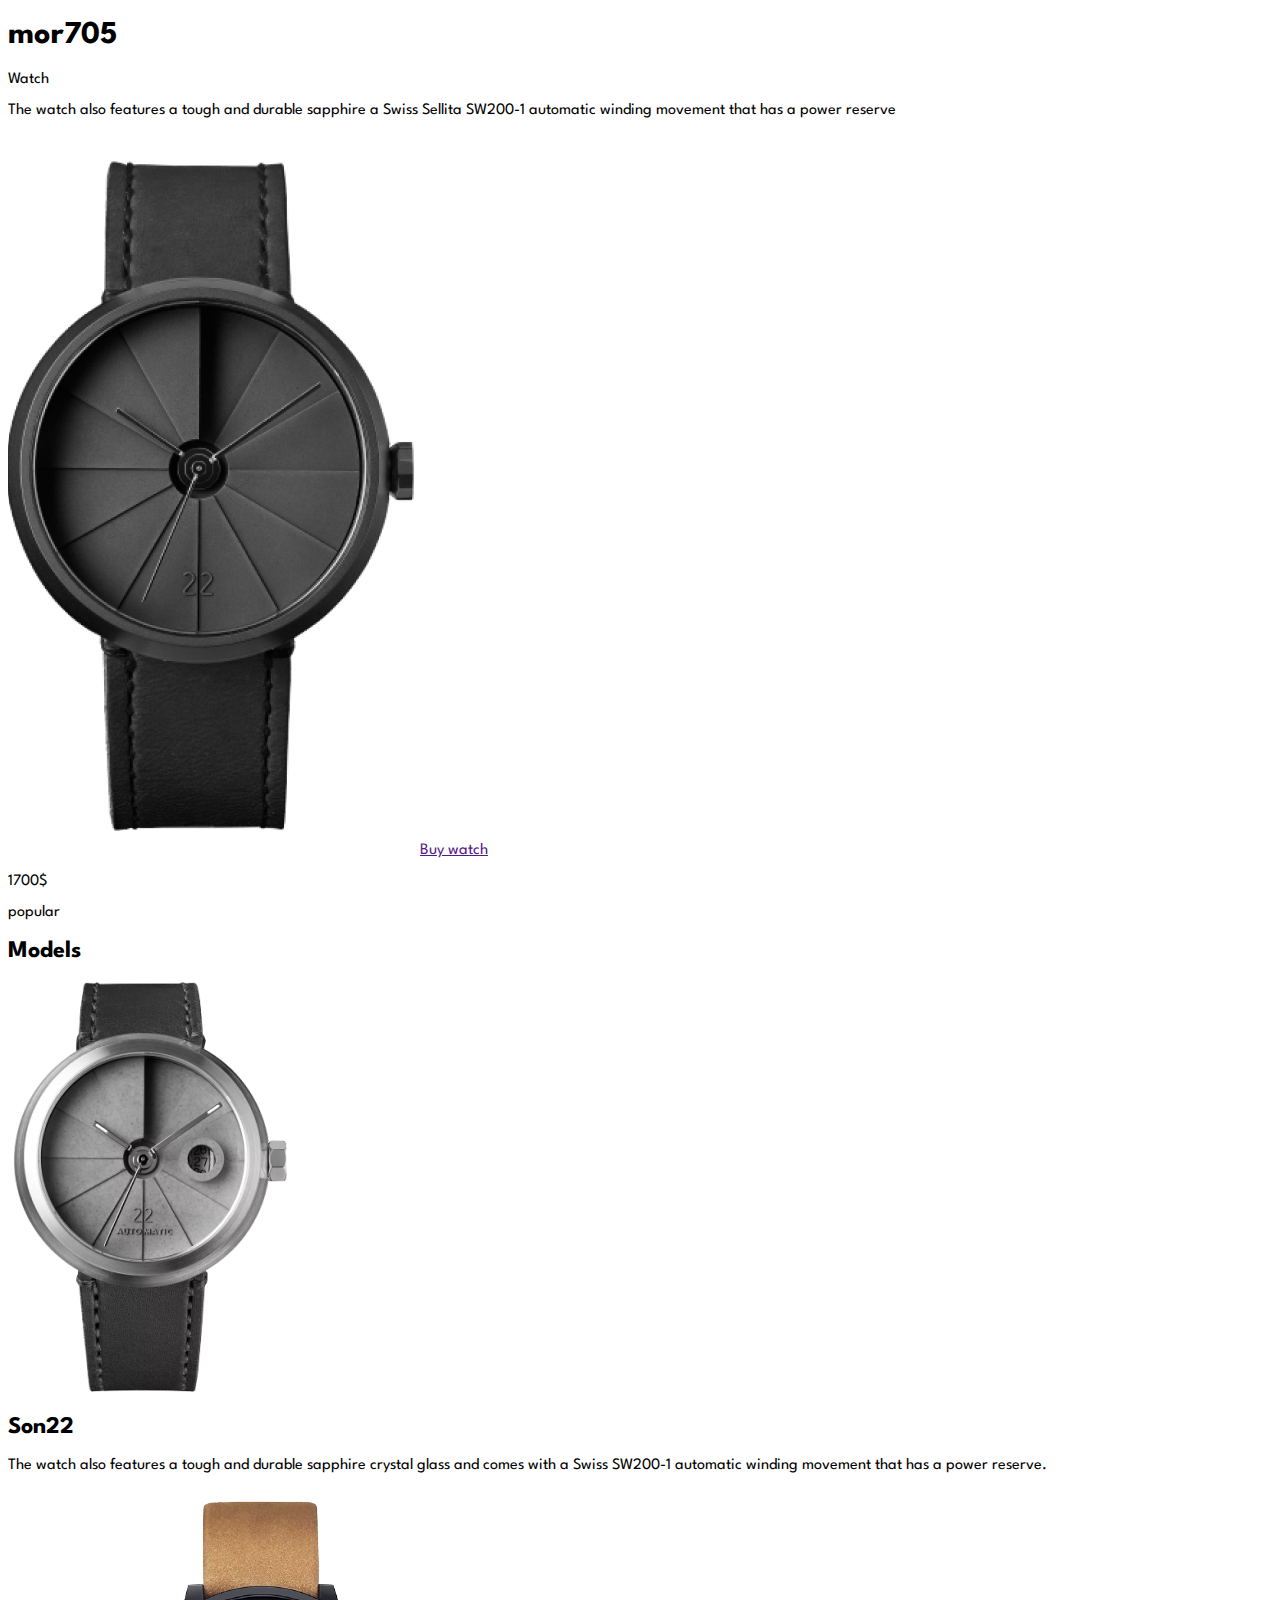
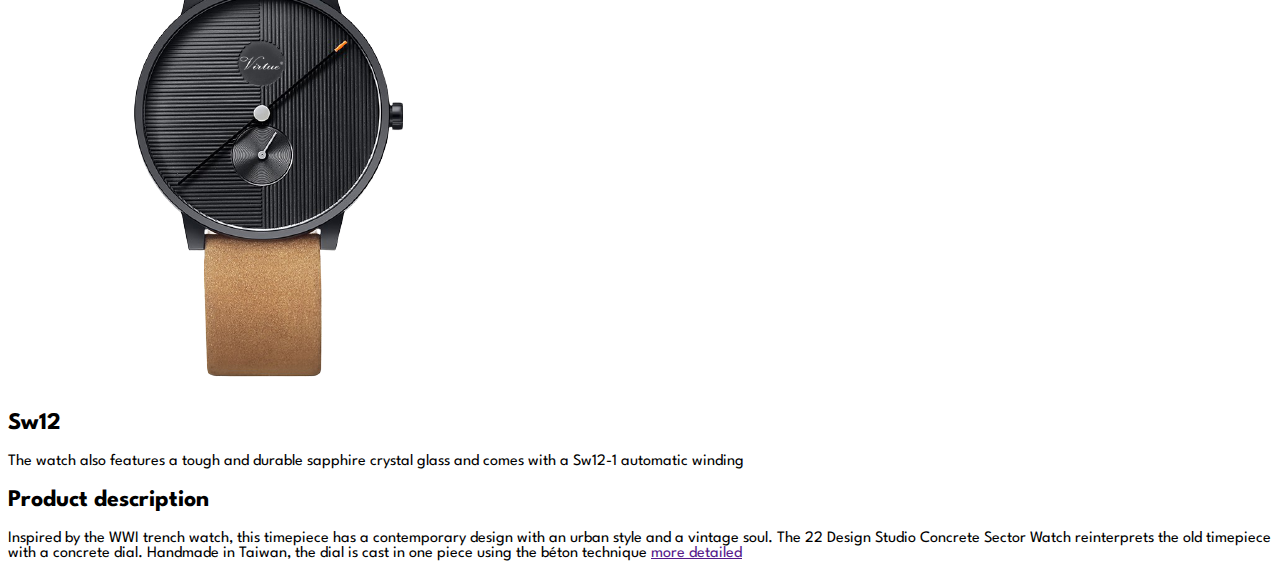
==== Frontend/Watches/index.html @ 08f1d856 "Add fonts and global elements" ====
<!DOCTYPE html>
<html lang="en">

<head>
    <meta charset="UTF-8">
    <meta http-equiv="X-UA-Compatible" content="IE=edge">
    <meta name="viewport" content="width=device-width, initial-scale=1.0">
    <title>Watches</title>
    <link rel="stylesheet" href="style.css">
    <link rel="preconnect" href="https://fonts.googleapis.com">
    <link rel="preconnect" href="https://fonts.gstatic.com" crossorigin>
    <link href="https://fonts.googleapis.com/css2?family=League+Spartan:wght@300;400;700&display=swap" rel="stylesheet">
</head>

<body>
    <header>
        <h1>mor705</h1>
        <p>Watch</p>
        <p>
            The watch also features a tough and durable sapphire a Swiss Sellita SW200-1 automatic winding movement that
            has a power reserve
        </p>
        <img src="images/mor705.png" alt="Mor705" srcset="images/mor705.png, images/mor705@2x.png 2x">
        <a href="">Buy watch</a>
        <p>1700$</p>
    </header>
    <main>
        <p>popular</p>
        <h2>Models</h2>
        <img src="images/son22.png" alt="son22" srcset="images/son22.png, images/son22@2x.png 2x">
        <h2>Son22</h2>
        <p>The watch also features a tough and durable sapphire crystal glass and comes with a Swiss SW200-1 automatic
            winding movement that has a power reserve.</p>
        <img src="images/sw12.png" alt="Sw12" srcset="images/sw12.png, images/sw12@2x.png 2x">
        <h2>Sw12</h2>
        <p>The watch also features a tough and durable sapphire crystal glass and comes with a Sw12-1 automatic winding
        </p>
        <h2>Product description</h2>
        <P>Inspired by the WWI trench watch, this timepiece has a contemporary design with an urban style and a vintage
            soul. The 22 Design Studio Concrete Sector Watch reinterprets the old timepiece with a concrete dial.
            Handmade in Taiwan, the dial is cast in one piece using the béton technique <a href="">more detailed</a>
        </P>
    </main>

</body>

</html>
---- Frontend/Watches/style.css ----
body {
    font-family: 'League Spartan', sans-serif;
}
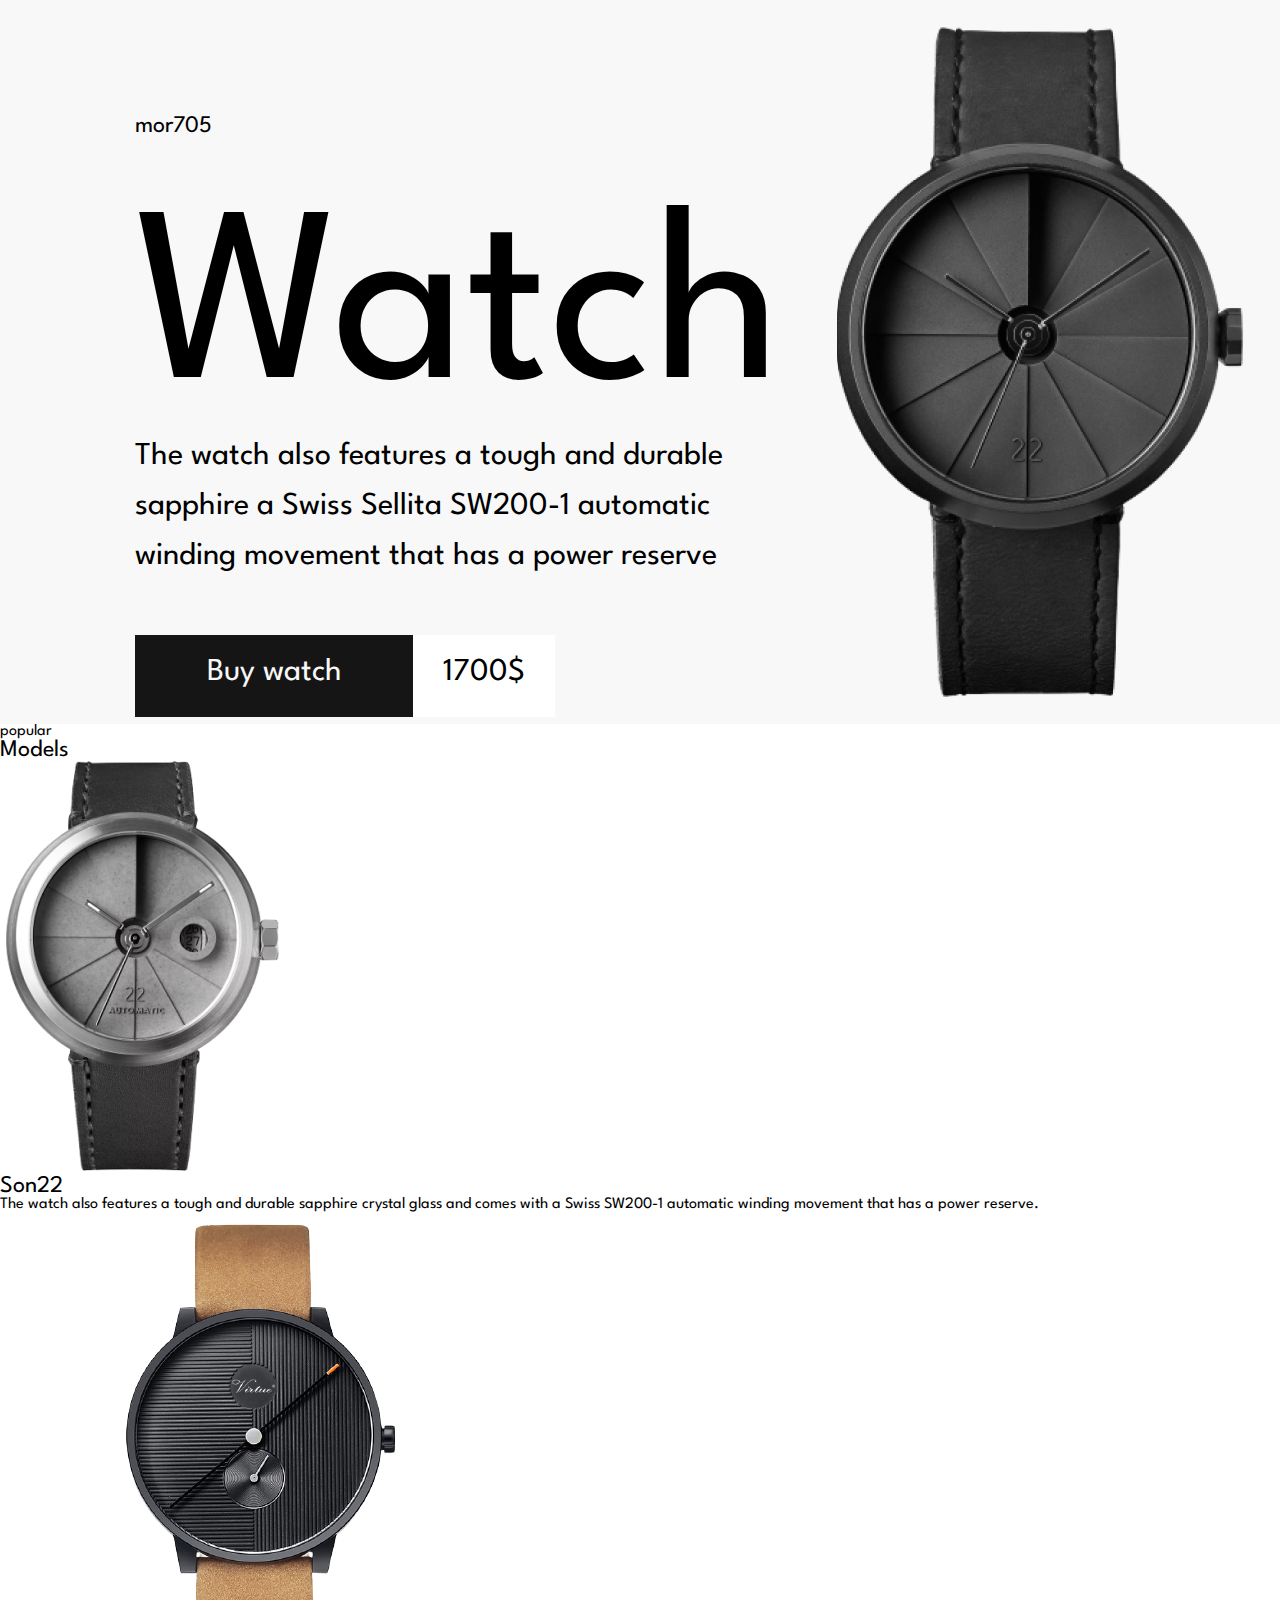
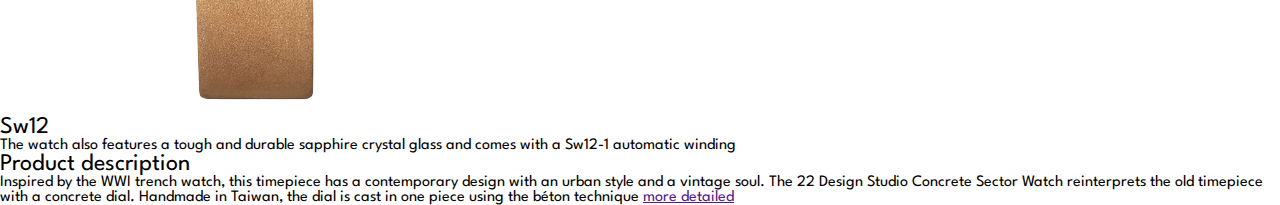
==== commit aa69bc0d: "End header" ====
--- a/Frontend/Watches/index.html
+++ b/Frontend/Watches/index.html
@@ -14,15 +14,31 @@
 
 <body>
     <header>
-        <h1>mor705</h1>
-        <p>Watch</p>
-        <p>
-            The watch also features a tough and durable sapphire a Swiss Sellita SW200-1 automatic winding movement that
-            has a power reserve
-        </p>
-        <img src="images/mor705.png" alt="Mor705" srcset="images/mor705.png, images/mor705@2x.png 2x">
-        <a href="">Buy watch</a>
-        <p>1700$</p>
+        <div class="header-wrapper">
+            <div class="header-discription-wrapper">
+                <div>
+                    <h1 class="header-model-wrapper">mor705</h1>
+                </div>
+                <div class="header-product-wrapper">
+                    <p>Watch</p>
+                </div>
+                <div class="discription-wrapper">
+                    <p>
+                        The watch also features a tough and durable sapphire a Swiss Sellita SW200-1 automatic winding
+                        movement
+                        that
+                        has a power reserve
+                    </p>
+                </div>
+                <div class="buy-wrapper">
+                    <a class="buy" href="">Buy watch</a>
+                    <p class="price">1700$</p>
+                </div>
+            </div>
+            <div class="img-wrapper">
+                <img src="images/mor705.png" alt="Mor705" srcset="images/mor705.png, images/mor705@2x.png 2x">
+            </div>
+        </div>
     </header>
     <main>
         <p>popular</p>
--- a/Frontend/Watches/style.css
+++ b/Frontend/Watches/style.css
@@ -1,3 +1,102 @@
 body {
     font-family: 'League Spartan', sans-serif;
+}
+
+html {
+    box-sizing: border-box;
+    font-size: 16px;
+}
+
+*,
+*:before,
+*:after {
+    box-sizing: inherit;
+}
+
+body,
+h1,
+h2,
+h3,
+h4,
+h5,
+h6,
+p,
+ol,
+ul {
+    margin: 0;
+    padding: 0;
+    font-weight: normal;
+}
+
+ol,
+ul {
+    list-style: none;
+}
+
+img {
+    max-width: 100%;
+    height: auto;
+}
+
+.header-wrapper {
+    background-color: #F8F8F8;
+    display: flex;
+}
+
+.header-discription-wrapper {
+    display: block;
+    margin-left: 135px;
+    margin-right: 55px;
+}
+
+.header-model-wrapper {
+    margin-top: 104px;
+    margin-bottom: 53px;
+    font-size: 24px;
+    font-weight: 300px;
+    line-height: 45px;
+}
+
+.header-product-wrapper {
+    font-size: 250px;
+    font-weight: 300px;
+    line-height: 230px;
+}
+
+.discription-wrapper {
+    width: 600px;
+    height: 142px;
+    font-size: 32px;
+    font-weight: 300px;
+    line-height: 50px;
+    margin-bottom: 61px;
+}
+
+.buy-wrapper {
+    display: flex;
+}
+
+.buy {
+    padding-top: 23px;
+    width: 278px;
+    height: 82px;
+    font-size: 32px;
+    font-weight: 300px;
+    line-height: 30px;
+    text-align: center;
+    text-decoration: none;
+    color: #F8F8F8;
+    background-color: #161515;
+}
+
+.price {
+    padding-top: 13px;
+    width: 142px;
+    height: 82px;
+    font-size: 32px;
+    font-weight: 300px;
+    line-height: 50px;
+    text-align: center;
+    background-color: #FFFFFF;
+
 }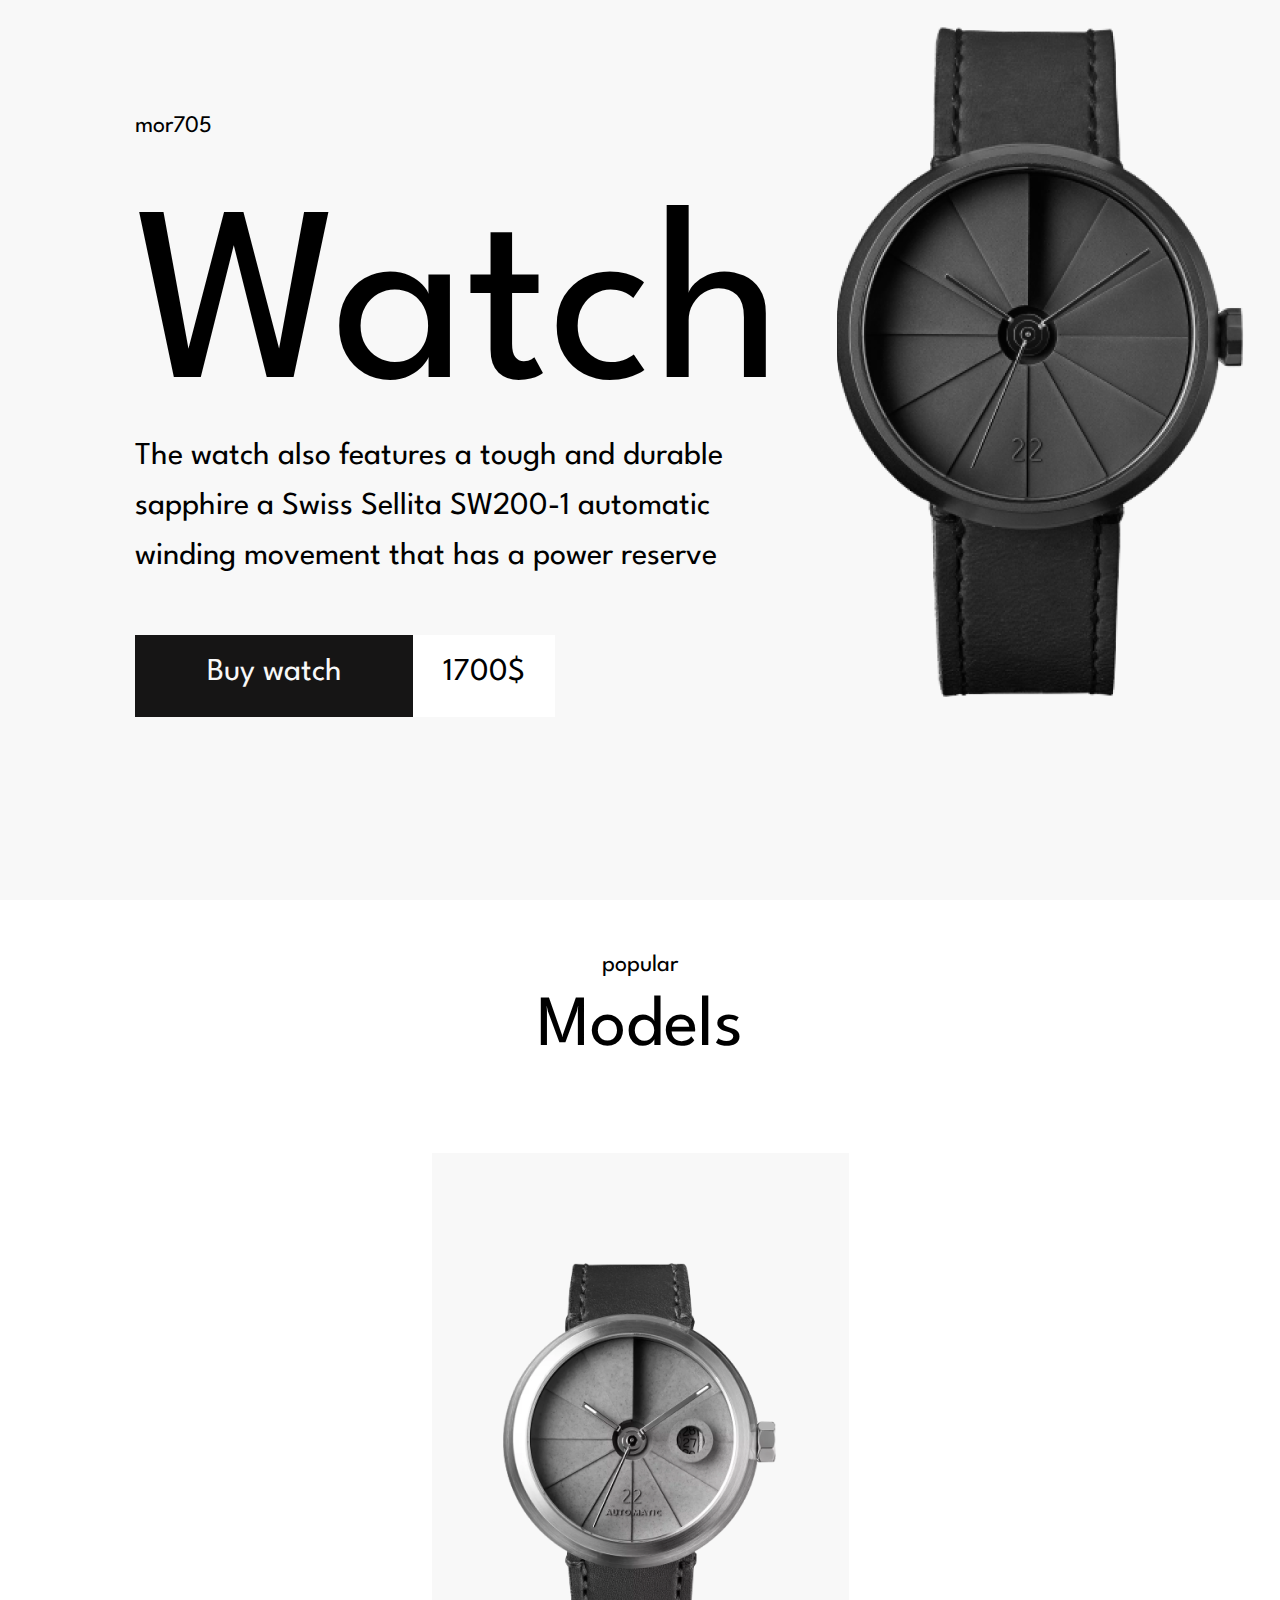
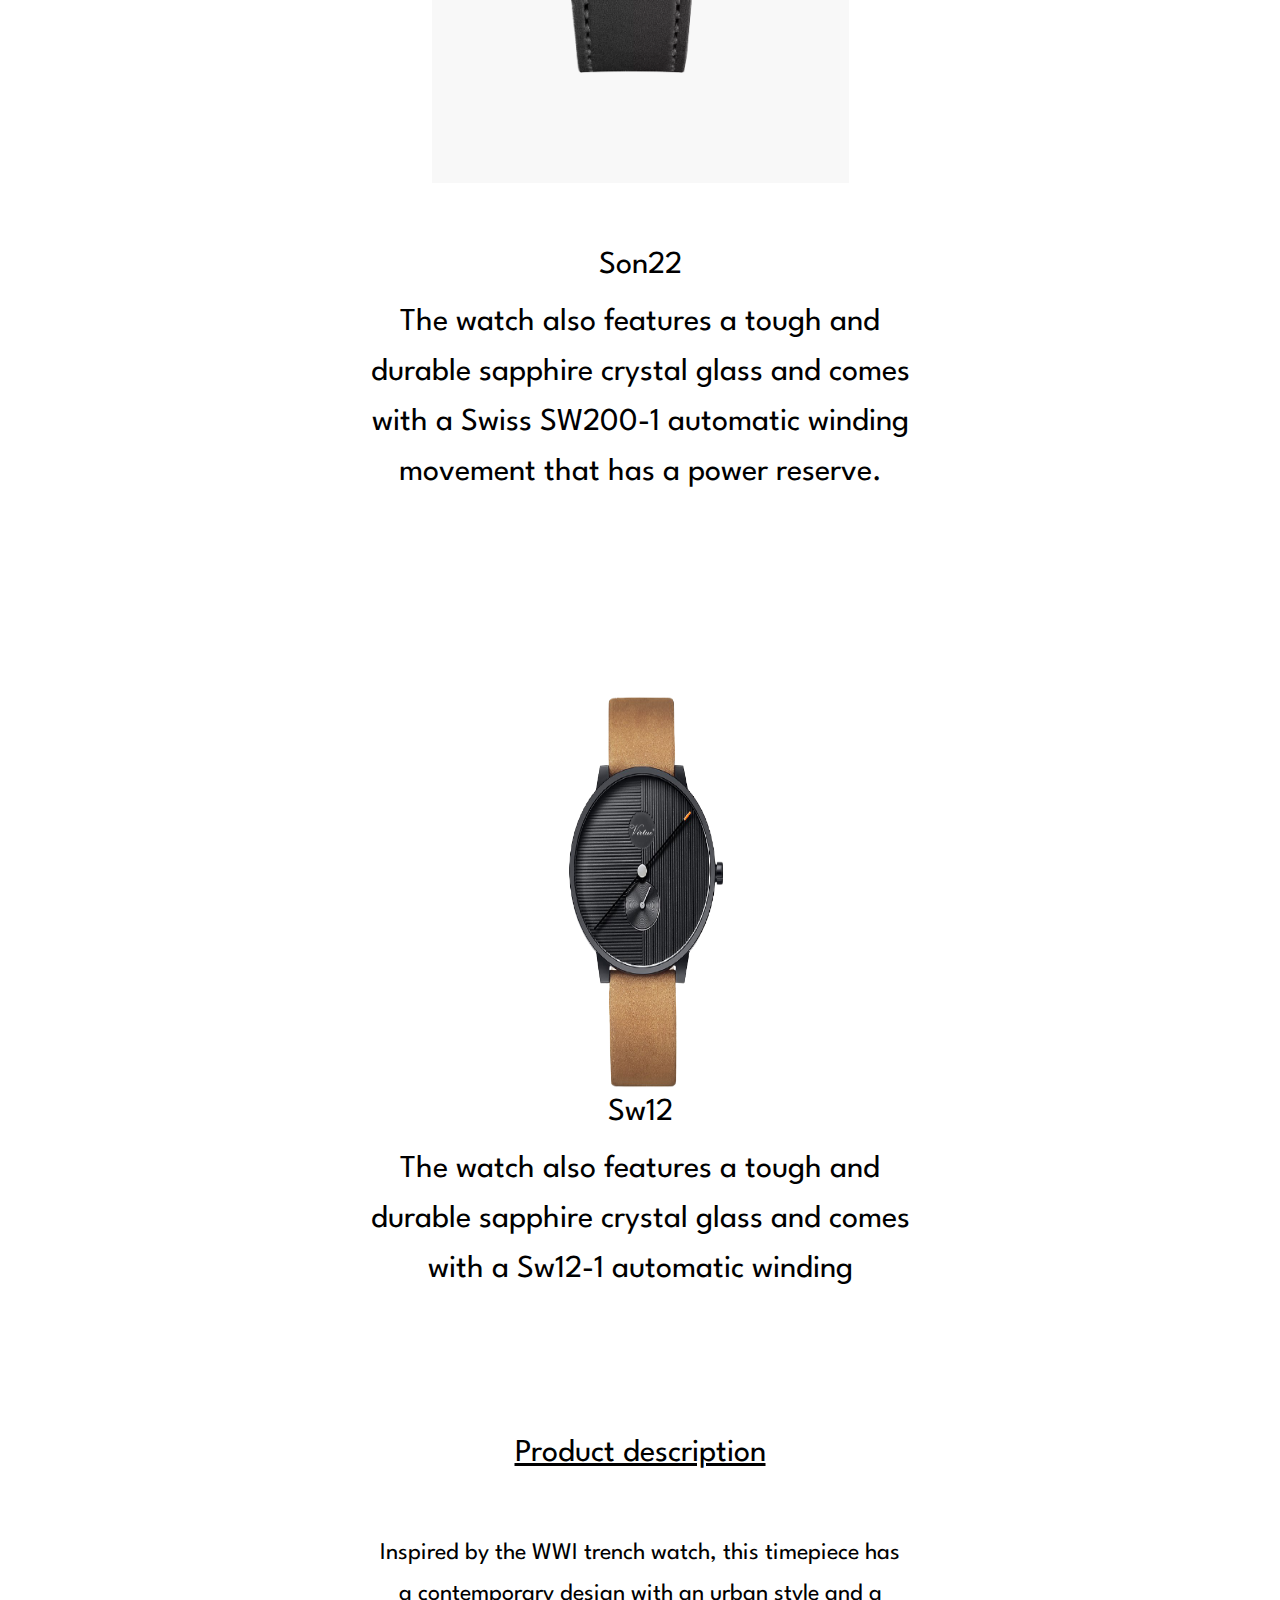
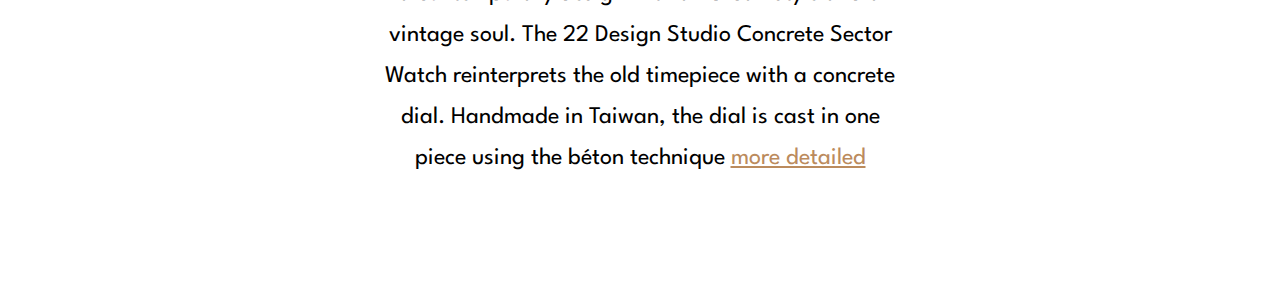
==== commit 47a01a82: "add main items" ====
--- a/Frontend/Watches/index.html
+++ b/Frontend/Watches/index.html
@@ -41,21 +41,48 @@
         </div>
     </header>
     <main>
-        <p>popular</p>
-        <h2>Models</h2>
-        <img src="images/son22.png" alt="son22" srcset="images/son22.png, images/son22@2x.png 2x">
-        <h2>Son22</h2>
-        <p>The watch also features a tough and durable sapphire crystal glass and comes with a Swiss SW200-1 automatic
-            winding movement that has a power reserve.</p>
-        <img src="images/sw12.png" alt="Sw12" srcset="images/sw12.png, images/sw12@2x.png 2x">
-        <h2>Sw12</h2>
-        <p>The watch also features a tough and durable sapphire crystal glass and comes with a Sw12-1 automatic winding
-        </p>
-        <h2>Product description</h2>
-        <P>Inspired by the WWI trench watch, this timepiece has a contemporary design with an urban style and a vintage
-            soul. The 22 Design Studio Concrete Sector Watch reinterprets the old timepiece with a concrete dial.
-            Handmade in Taiwan, the dial is cast in one piece using the béton technique <a href="">more detailed</a>
-        </P>
+        <p class="item-popular">popular</p>
+        <p class="item-models">Models</p>
+        <div class="item-product-wrapper">
+            <div class="item-img-wrapper">
+                <img class="item-img-product" src="images/son22.png" alt="son22"
+                    srcset="images/son22.png, images/son22@2x.png 2x">
+            </div>
+        </div>
+        <h2 class="item-title">Son22</h2>
+        <div class="item-discription-wrapper">
+            <p class="item-discription">The watch also features a tough and durable sapphire crystal glass and comes
+                with a
+                Swiss SW200-1
+                automatic
+                winding movement that has a power reserve.</p>
+        </div>
+        <div>
+            <div class="item-product-wrapper">
+                <img class="item-img-product" src="images/sw12.png" alt="Sw12"
+                    srcset="images/sw12.png, images/sw12@2x.png 2x">
+            </div>
+            <h2 class="item-title">Sw12</h2>
+            <div class="item-discription-wrapper">
+                <p class="item-discription">The watch also features a tough and durable sapphire crystal glass and comes
+                    with a Sw12-1 automatic
+                    winding
+                </p>
+            </div>
+        </div>
+
+        <h2 class="title-description">Product description</h2>
+        <div class="product-discription-wrapper">
+            <P class="product-discription">Inspired by the WWI trench watch, this timepiece has a contemporary design
+                with
+                an urban style and a
+                vintage
+                soul. The 22 Design Studio Concrete Sector Watch reinterprets the old timepiece with a concrete dial.
+                Handmade in Taiwan, the dial is cast in one piece using the béton technique <a class="link" href="">more
+                    detailed</a>
+            </P>
+        </div>
+
     </main>
 
 </body>
--- a/Frontend/Watches/style.css
+++ b/Frontend/Watches/style.css
@@ -41,6 +41,7 @@
 .header-wrapper {
     background-color: #F8F8F8;
     display: flex;
+    height: 900px;
 }
 
 .header-discription-wrapper {
@@ -98,5 +99,92 @@
     line-height: 50px;
     text-align: center;
     background-color: #FFFFFF;
+}
 
+.item-product-wrapper {
+    display: flex;
+    justify-content: center;
+}
+
+.item-popular {
+    margin-top: 43px;
+    font-size: 24px;
+    font-weight: 300px;
+    line-height: 45px;
+    text-align: center;
+}
+
+.item-models {
+    font-size: 72px;
+    font-weight: 400px;
+    line-height: 81px;
+    text-align: center;
+    margin-bottom: 84px;
+}
+
+.item-img-wrapper {
+    display: flex;
+    justify-content: center;
+    height: 630px;
+    width: 417px;
+    background-color: #F8F8F8;
+    margin-bottom: 67px;
+}
+
+.item-img-product {
+    margin-top: 110px;
+    height: 410px;
+    width: 286px;
+}
+
+.item-title {
+    font-size: 32px;
+    font-weight: 400px;
+    line-height: 31px;
+    text-align: center;
+    margin-bottom: 17px;
+}
+
+.item-discription-wrapper {
+    display: flex;
+    justify-content: center;
+}
+
+.item-discription {
+    height: 194px;
+    width: 550px;
+    font-size: 32px;
+    font-weight: 300px;
+    line-height: 50px;
+    text-align: center;
+    margin-bottom: 85px;
+}
+
+.title-description {
+    font-size: 32px;
+    font-weight: 400px;
+    line-height: 60px;
+    text-align: center;
+    text-decoration: underline;
+    margin-bottom: 49px;
+}
+
+.product-discription-wrapper {
+    display: flex;
+    justify-content: center;
+
+}
+
+.product-discription {
+    height: 231px;
+    width: 530px;
+    text-align: center;
+    font-size: 24px;
+    font-weight: 500px;
+    line-height: 41px;
+    margin-bottom: 141px;
+}
+
+.link {
+    color: #BB8B5D;
 }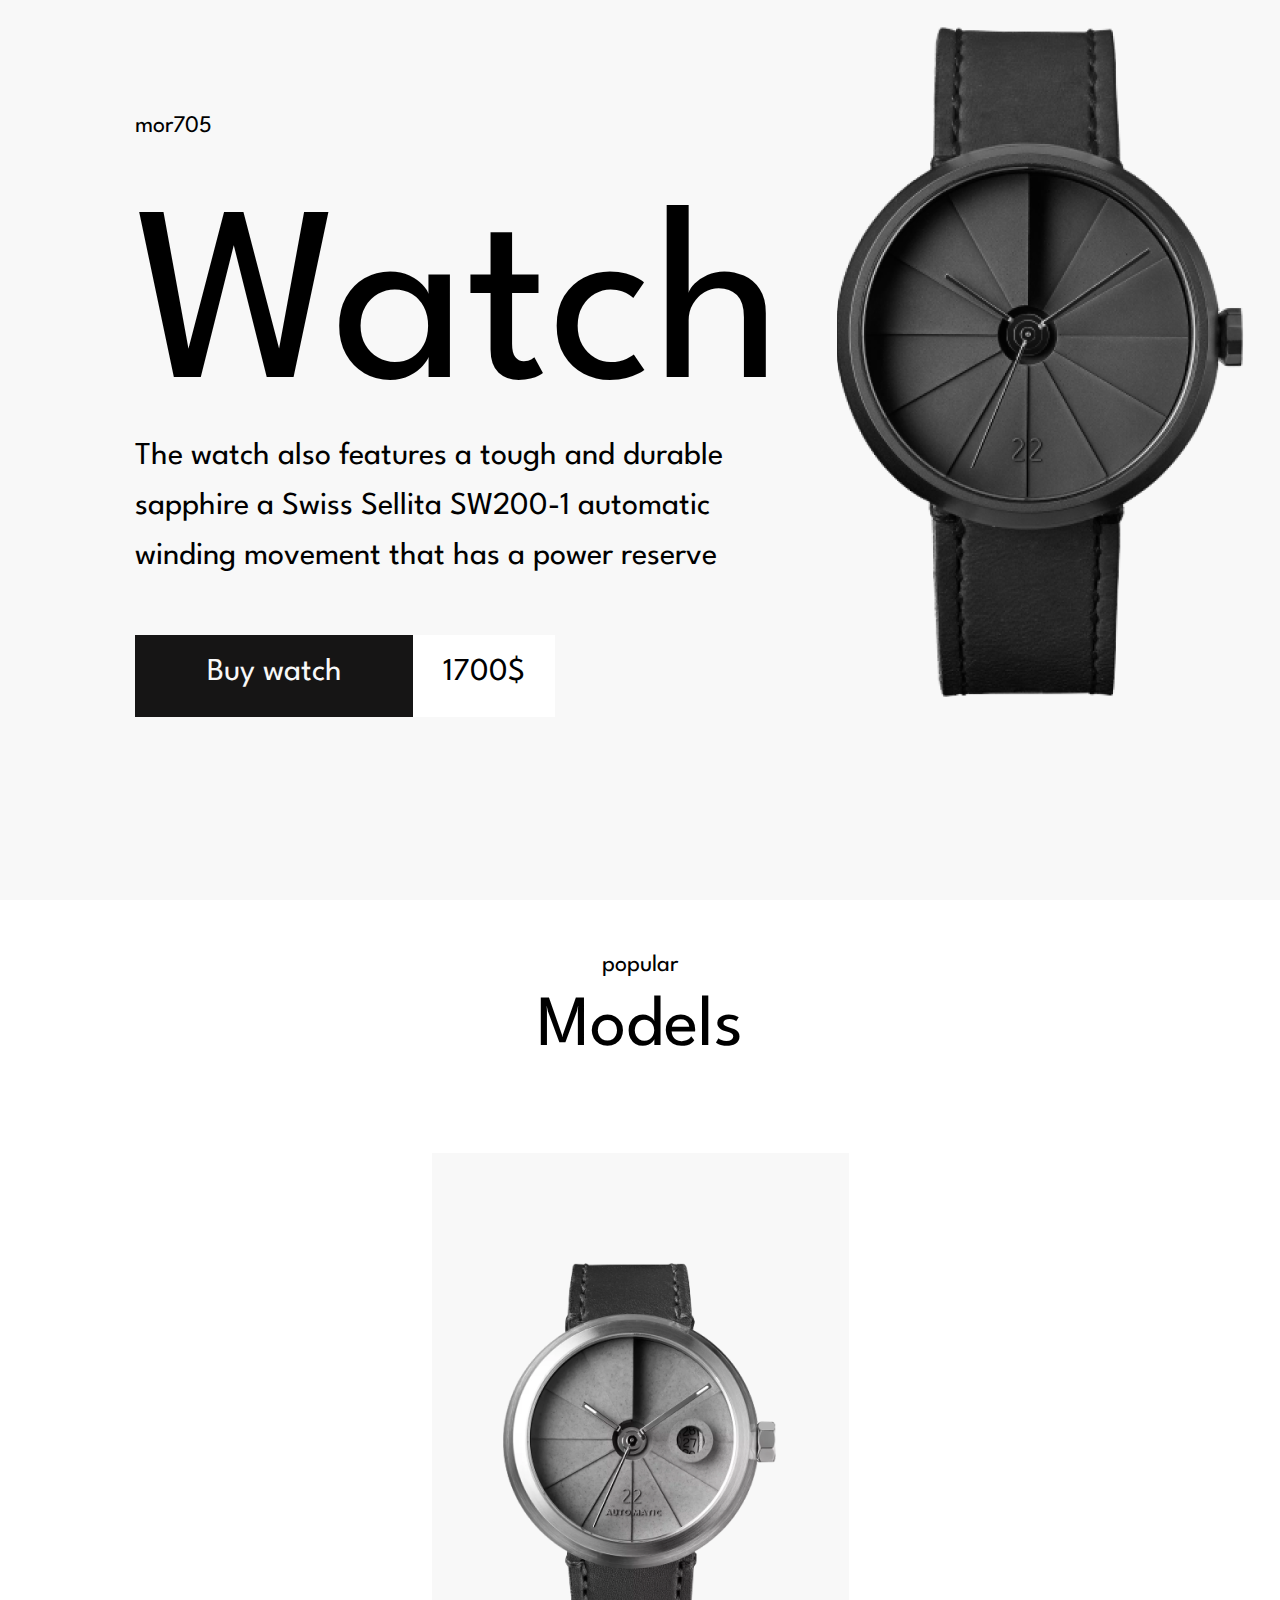
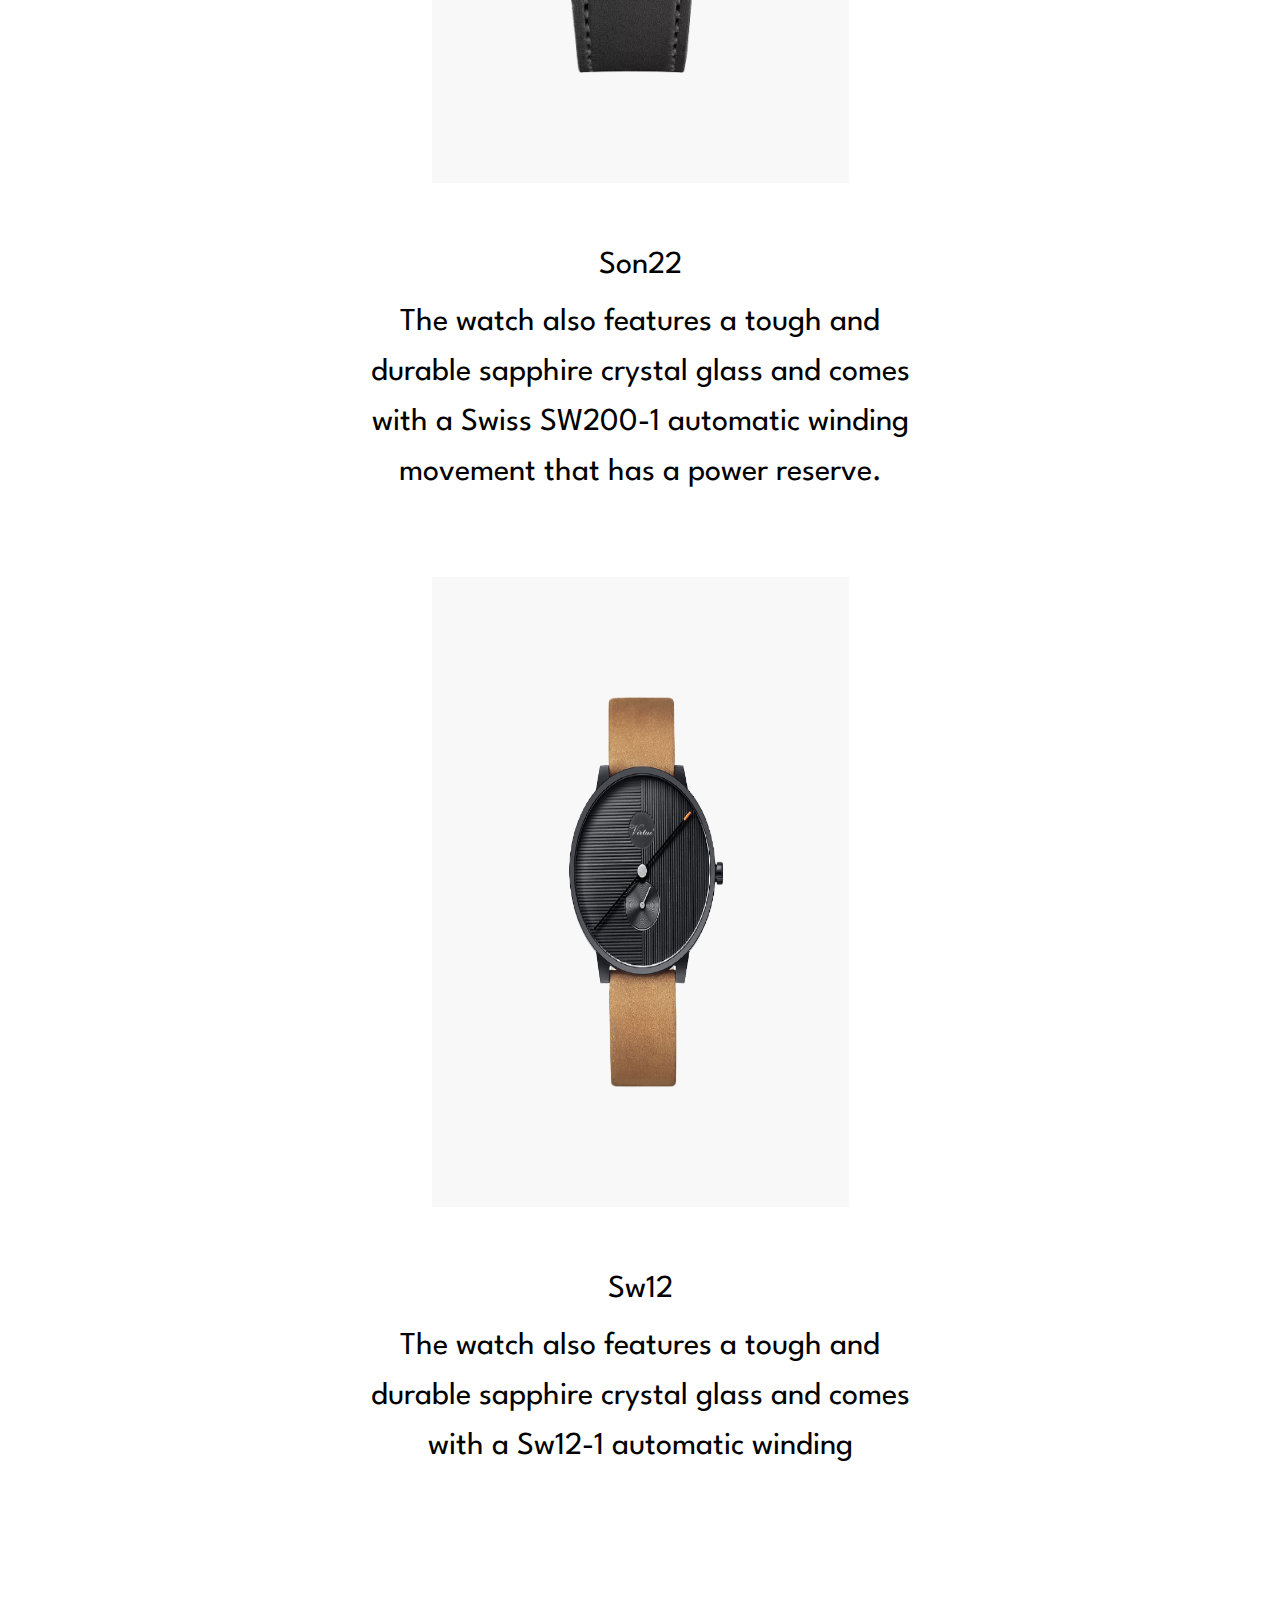
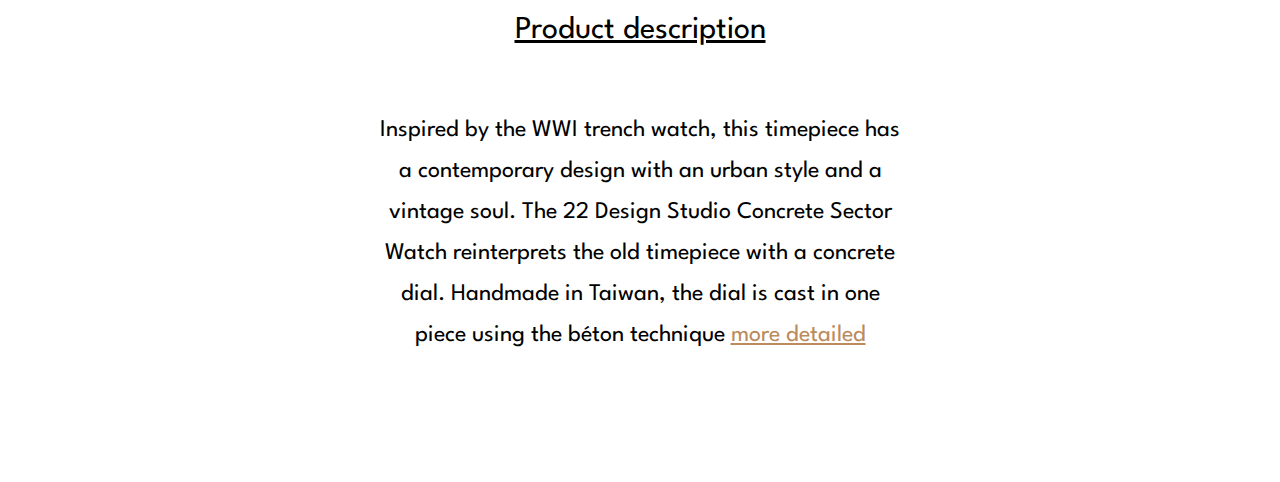
==== commit 70707ec5: "delet position error" ====
--- a/Frontend/Watches/index.html
+++ b/Frontend/Watches/index.html
@@ -57,18 +57,19 @@
                 automatic
                 winding movement that has a power reserve.</p>
         </div>
-        <div>
-            <div class="item-product-wrapper">
+        <div class="item-product-wrapper">
+            <div class="item-img-wrapper">
                 <img class="item-img-product" src="images/sw12.png" alt="Sw12"
                     srcset="images/sw12.png, images/sw12@2x.png 2x">
             </div>
-            <h2 class="item-title">Sw12</h2>
-            <div class="item-discription-wrapper">
-                <p class="item-discription">The watch also features a tough and durable sapphire crystal glass and comes
-                    with a Sw12-1 automatic
-                    winding
-                </p>
-            </div>
+        </div>
+        <h2 class="item-title">Sw12</h2>
+        <div class="item-discription-wrapper">
+            <p class="item-discription">The watch also features a tough and durable sapphire crystal glass and comes
+                with a Sw12-1 automatic
+                winding
+            </p>
+        </div>
         </div>
 
         <h2 class="title-description">Product description</h2>
--- a/Frontend/Watches/style.css
+++ b/Frontend/Watches/style.css
@@ -101,11 +101,6 @@
     background-color: #FFFFFF;
 }
 
-.item-product-wrapper {
-    display: flex;
-    justify-content: center;
-}
-
 .item-popular {
     margin-top: 43px;
     font-size: 24px;
@@ -120,6 +115,11 @@
     line-height: 81px;
     text-align: center;
     margin-bottom: 84px;
+}
+
+.item-product-wrapper {
+    display: flex;
+    justify-content: center;
 }
 
 .item-img-wrapper {
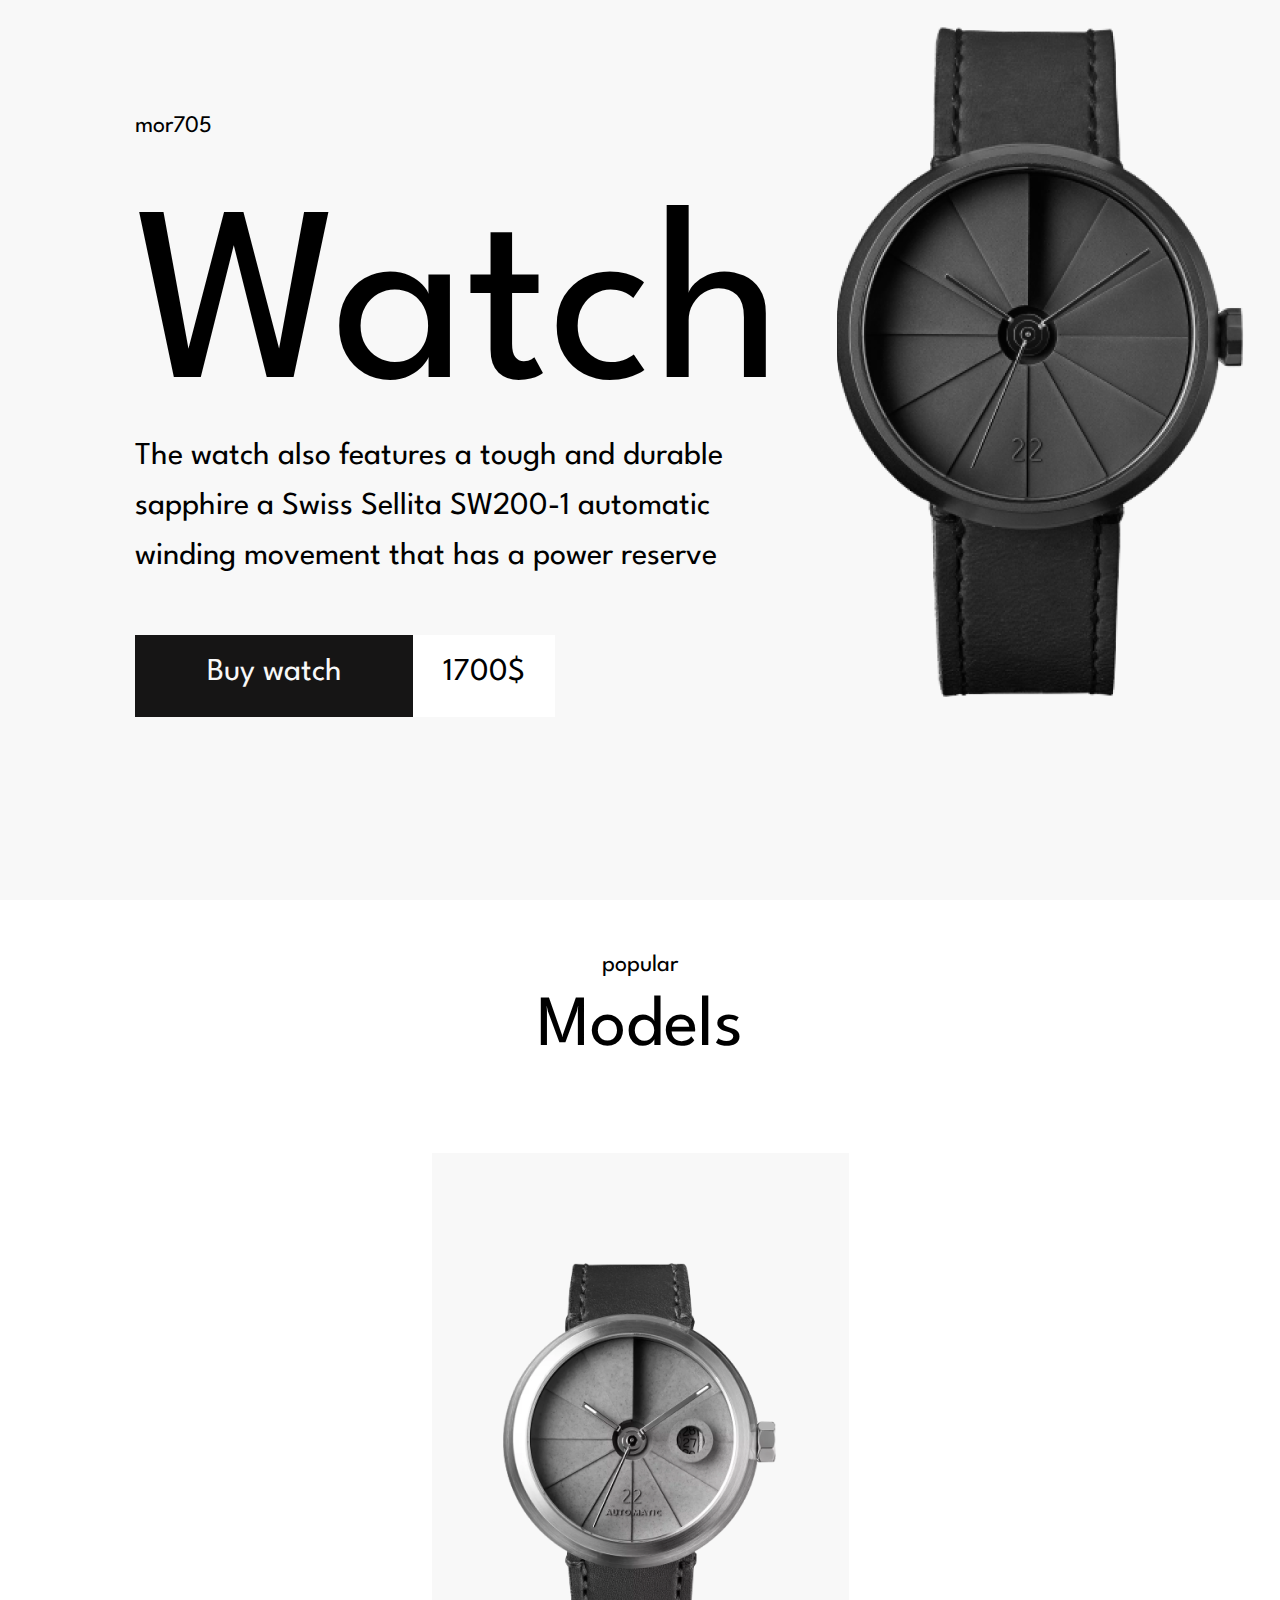
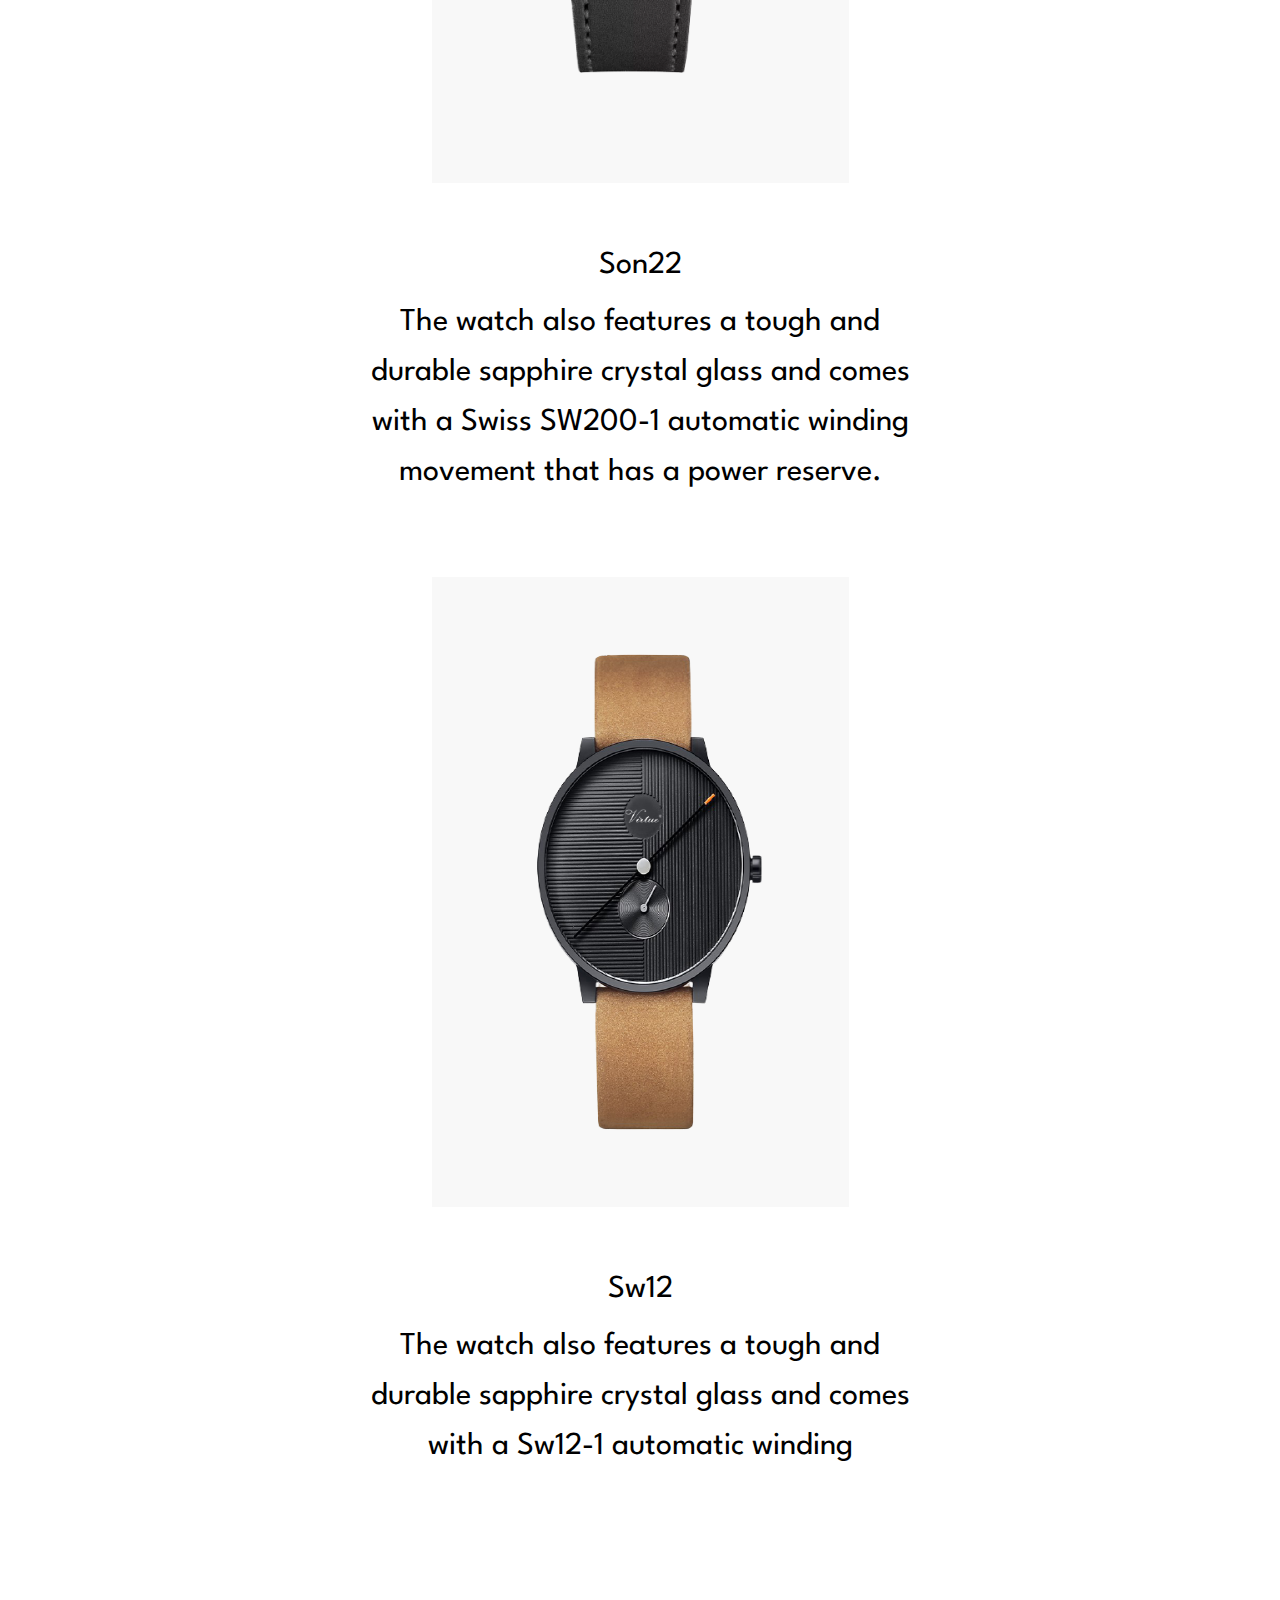
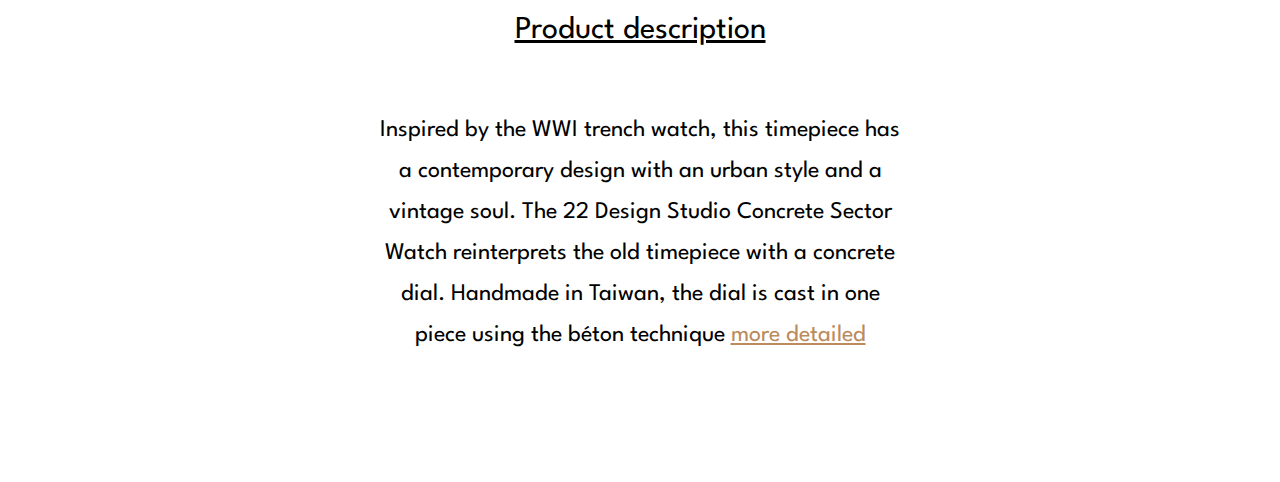
==== commit 63e86f3f: "download fonts" ====
--- a/Frontend/Watches/index.html
+++ b/Frontend/Watches/index.html
@@ -9,7 +9,8 @@
     <link rel="stylesheet" href="style.css">
     <link rel="preconnect" href="https://fonts.googleapis.com">
     <link rel="preconnect" href="https://fonts.gstatic.com" crossorigin>
-    <link href="https://fonts.googleapis.com/css2?family=League+Spartan:wght@300;400;700&display=swap" rel="stylesheet">
+    <link href="https://fonts.googleapis.com/css2?family=League+Spartan:wght@300;400;500;700&display=swap"
+        rel="stylesheet">
 </head>
 
 <body>
@@ -59,7 +60,7 @@
         </div>
         <div class="item-product-wrapper">
             <div class="item-img-wrapper">
-                <img class="item-img-product" src="images/sw12.png" alt="Sw12"
+                <img class="item-img-product-sw12" src="images/sw12.png" alt="Sw12"
                     srcset="images/sw12.png, images/sw12@2x.png 2x">
             </div>
         </div>
@@ -71,7 +72,6 @@
             </p>
         </div>
         </div>
-
         <h2 class="title-description">Product description</h2>
         <div class="product-discription-wrapper">
             <P class="product-discription">Inspired by the WWI trench watch, this timepiece has a contemporary design
--- a/Frontend/Watches/style.css
+++ b/Frontend/Watches/style.css
@@ -137,6 +137,13 @@
     width: 286px;
 }
 
+.item-img-product-sw12 {
+    margin-top: 65px;
+    height: 500px;
+    width: 500px;
+
+}
+
 .item-title {
     font-size: 32px;
     font-weight: 400px;
